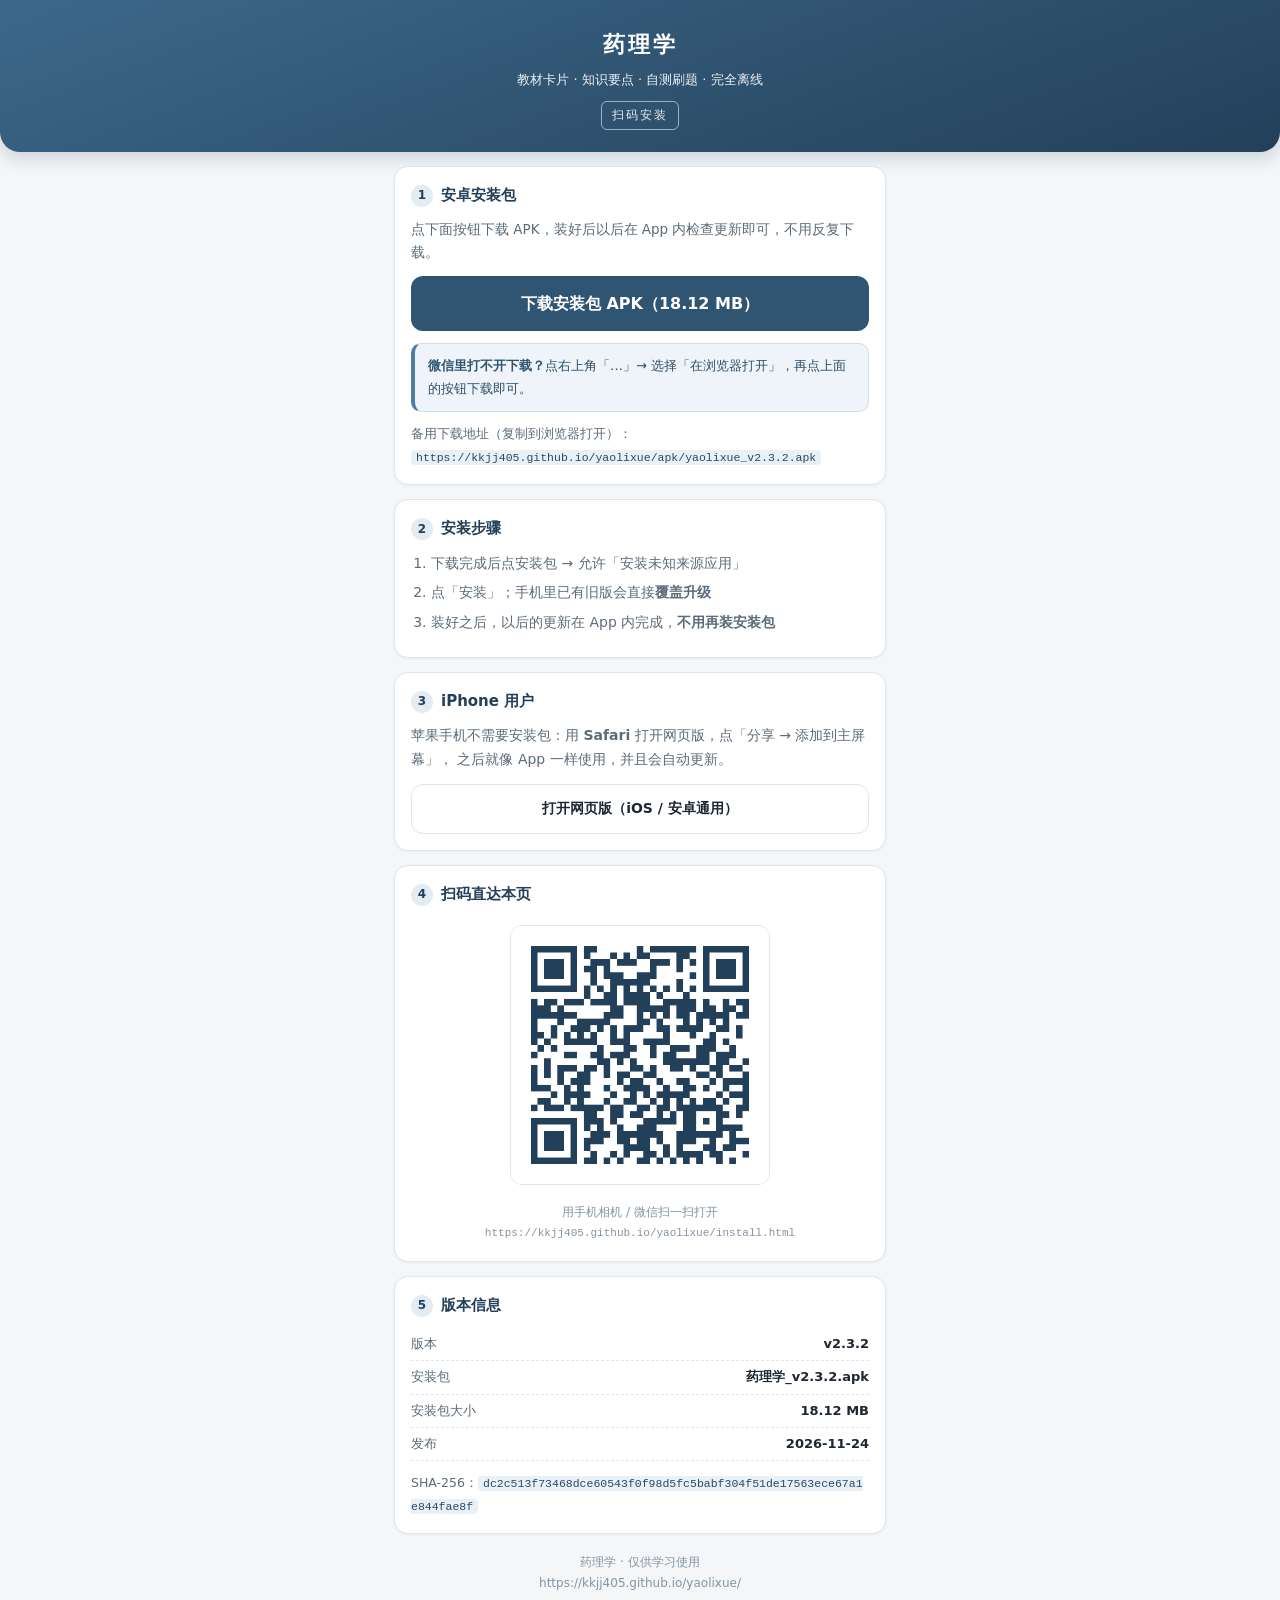
==== install.html @ dafb91a9 "药理学 v1.0.0：教材卡片 922 条 + 知识要点（40 导图/41 表）+ 自测刷题 1892 题" ====
<!DOCTYPE html>
<html lang="zh-CN">
<head>
<meta charset="utf-8">
<meta name="viewport" content="width=device-width,initial-scale=1,viewport-fit=cover">
<meta name="theme-color" content="#2f5573">
<title>药理学 · 扫码安装</title>
<style>
:root{--paper:#f4f6f8;--dai:#2f5573;--dai-d:#23405a;--ink:#1c2733;--ink2:#5b6b7a;--line:#dfe5ec}
*{box-sizing:border-box;-webkit-tap-highlight-color:transparent}
body{margin:0;background:var(--paper);color:var(--ink);
  font:15px/1.7 -apple-system,BlinkMacSystemFont,"PingFang SC","Noto Sans CJK SC","Microsoft YaHei",system-ui,sans-serif;
  -webkit-font-smoothing:antialiased;padding-bottom:34px}
.wrap{max-width:520px;margin:0 auto;padding:0 14px}
header{background:linear-gradient(160deg,#3d688a,#23405a);color:#fff;padding:26px 0 22px;text-align:center;
  border-radius:0 0 20px 20px;box-shadow:0 6px 18px rgba(35,64,90,.20)}
header h1{margin:0 0 6px;font-size:22px;letter-spacing:3px}
header p{margin:0;font-size:13px;opacity:.92}
.card{background:#ffffff;border:1px solid var(--line);border-radius:14px;padding:16px;margin-top:14px;
  box-shadow:0 1px 3px rgba(44,66,84,.05)}
.card h2{margin:0 0 10px;font-size:15px;display:flex;align-items:center;gap:8px;color:var(--dai-d)}
.card h2 i{width:22px;height:22px;border-radius:50%;background:#e3ecf3;color:var(--dai-d);
  font-style:normal;font-size:12px;font-weight:700;display:flex;align-items:center;justify-content:center;flex:0 0 22px}
.btn{display:block;text-align:center;text-decoration:none;border-radius:12px;padding:14px;font-size:16px;font-weight:700;
  background:var(--dai);color:#fff;margin-top:12px}
.btn:active{background:var(--dai-d)}
.btn.ghost{background:#ffffff;color:var(--ink);border:1px solid var(--line);font-weight:600;font-size:14px;padding:12px}
.note{background:#eef4f9;border:1px solid #cfdfec;border-left:4px solid #4d7ea6;border-radius:10px;
  padding:11px 13px;font-size:13px;color:#2f4d67;line-height:1.7;margin-top:12px}
.note b{color:#2f5573}
ol{margin:8px 0 0;padding-left:20px;font-size:14px;color:var(--ink2)}
ol li{margin-bottom:6px}
.qrbox{text-align:center;padding:8px 0 2px}
.qrbox img{width:min(70vw,260px);height:auto;border-radius:12px;border:1px solid var(--line);background:#fff}
.qrbox .tip{font-size:12px;color:#8394a3;margin-top:8px}
.kv{display:flex;justify-content:space-between;font-size:13px;color:var(--ink2);padding:5px 0;border-bottom:1px dashed var(--line)}
.kv:last-child{border-bottom:0}
.kv b{color:var(--ink)}
.meta{font-size:12.5px;color:var(--ink2);margin-top:10px;line-height:1.85;word-break:break-all}
.meta code{background:#e9f0f6;padding:1px 5px;border-radius:4px;font-size:11.5px;color:#284a66}
footer{text-align:center;color:#8394a3;font-size:12px;margin-top:18px;line-height:1.7}
.seal{display:inline-block;margin-top:10px;padding:3px 10px;border:1px solid rgba(255,255,255,.6);border-radius:6px;
  font-size:12px;letter-spacing:2px;opacity:.9}
</style>
</head>
<body>
<header>
  <h1>药理学</h1>
  <p>教材卡片 · 知识要点 · 自测刷题 · 完全离线</p>
  <div class="seal">扫码安装</div>
</header>
<div class="wrap">

  <div class="card">
    <h2><i>1</i>安卓安装包</h2>
    <p style="font-size:13.5px;color:var(--ink2);margin:0 0 6px">
      点下面按钮下载 APK，装好后以后在 App 内检查更新即可，不用反复下载。
    </p>
    <a class="btn" href="apk/yaolixue_v2.3.2.apk" download>下载安装包 APK（18.12 MB）</a>
    <div class="note">
      <b>微信里打不开下载？</b>点右上角「…」→ 选择「在浏览器打开」，再点上面的按钮下载即可。
    </div>
    <div class="meta">备用下载地址（复制到浏览器打开）：<br><code>https://kkjj405.github.io/yaolixue/apk/yaolixue_v2.3.2.apk</code></div>
  </div>

  <div class="card">
    <h2><i>2</i>安装步骤</h2>
    <ol>
      <li>下载完成后点安装包 → 允许「安装未知来源应用」</li>
      <li>点「安装」；手机里已有旧版会直接<b>覆盖升级</b></li>
      <li>装好之后，以后的更新在 App 内完成，<b>不用再装安装包</b></li>
    </ol>
  </div>

  <div class="card">
    <h2><i>3</i>iPhone 用户</h2>
    <p style="font-size:14px;color:var(--ink2);margin:0 0 10px">
      苹果手机不需要安装包：用 <b>Safari</b> 打开网页版，点「分享 → 添加到主屏幕」，
      之后就像 App 一样使用，并且会自动更新。
    </p>
    <a class="btn ghost" href="https://kkjj405.github.io/yaolixue/">打开网页版（iOS / 安卓通用）</a>
  </div>

  <div class="card">
    <h2><i>4</i>扫码直达本页</h2>
    <div class="qrbox">
      <img src="[data-uri]" alt="扫码打开安装页">
      <div class="tip">用手机相机 / 微信扫一扫打开 <br><code style="font-size:11px">https://kkjj405.github.io/yaolixue/install.html</code></div>
    </div>
  </div>

  <div class="card">
    <h2><i>5</i>版本信息</h2>
    <div class="kv"><span>版本</span><b>v2.3.2</b></div>
    <div class="kv"><span>安装包</span><b>药理学_v2.3.2.apk</b></div>
    <div class="kv"><span>安装包大小</span><b>18.12 MB</b></div>
    <div class="kv"><span>发布</span><b>2026-11-24</b></div>
    <div class="meta">SHA-256：<code>dc2c513f73468dce60543f0f98d5fc5babf304f51de17563ece67a1e844fae8f</code></div>
  </div>

  <footer>
    药理学 · 仅供学习使用<br>
    https://kkjj405.github.io/yaolixue/
  </footer>
</div>
</body>
</html>
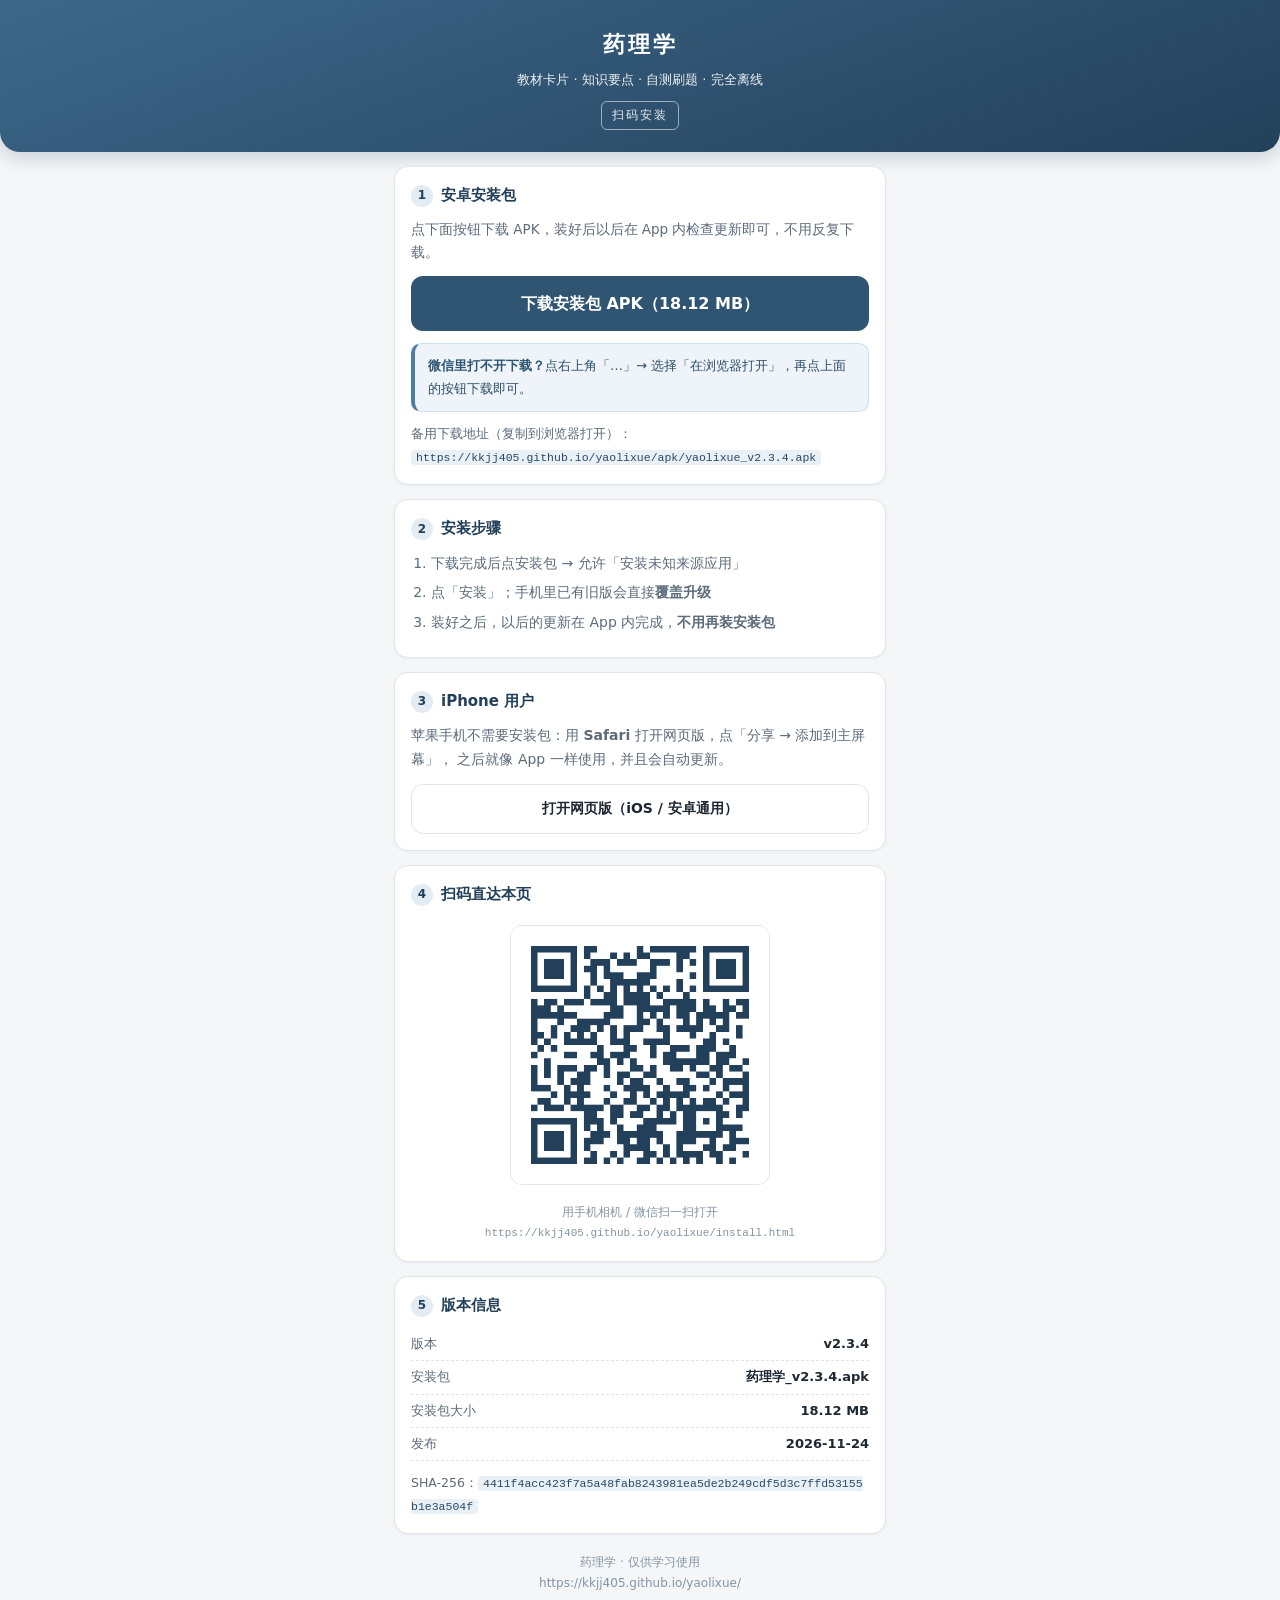
==== commit 8fc1e44d: "药理学 v1.0.0：教材卡片 922 条 + 知识要点（40 导图/41 表）+ 自测刷题 1892 题" ====
--- a/install.html
+++ b/install.html
@@ -56,11 +56,11 @@
     <p style="font-size:13.5px;color:var(--ink2);margin:0 0 6px">
       点下面按钮下载 APK，装好后以后在 App 内检查更新即可，不用反复下载。
     </p>
-    <a class="btn" href="apk/yaolixue_v2.3.2.apk" download>下载安装包 APK（18.12 MB）</a>
+    <a class="btn" href="apk/yaolixue_v2.3.4.apk" download>下载安装包 APK（18.12 MB）</a>
     <div class="note">
       <b>微信里打不开下载？</b>点右上角「…」→ 选择「在浏览器打开」，再点上面的按钮下载即可。
     </div>
-    <div class="meta">备用下载地址（复制到浏览器打开）：<br><code>https://kkjj405.github.io/yaolixue/apk/yaolixue_v2.3.2.apk</code></div>
+    <div class="meta">备用下载地址（复制到浏览器打开）：<br><code>https://kkjj405.github.io/yaolixue/apk/yaolixue_v2.3.4.apk</code></div>
   </div>
 
   <div class="card">
@@ -91,11 +91,11 @@
 
   <div class="card">
     <h2><i>5</i>版本信息</h2>
-    <div class="kv"><span>版本</span><b>v2.3.2</b></div>
-    <div class="kv"><span>安装包</span><b>药理学_v2.3.2.apk</b></div>
+    <div class="kv"><span>版本</span><b>v2.3.4</b></div>
+    <div class="kv"><span>安装包</span><b>药理学_v2.3.4.apk</b></div>
     <div class="kv"><span>安装包大小</span><b>18.12 MB</b></div>
     <div class="kv"><span>发布</span><b>2026-11-24</b></div>
-    <div class="meta">SHA-256：<code>dc2c513f73468dce60543f0f98d5fc5babf304f51de17563ece67a1e844fae8f</code></div>
+    <div class="meta">SHA-256：<code>4411f4acc423f7a5a48fab8243981ea5de2b249cdf5d3c7ffd53155b1e3a504f</code></div>
   </div>
 
   <footer>
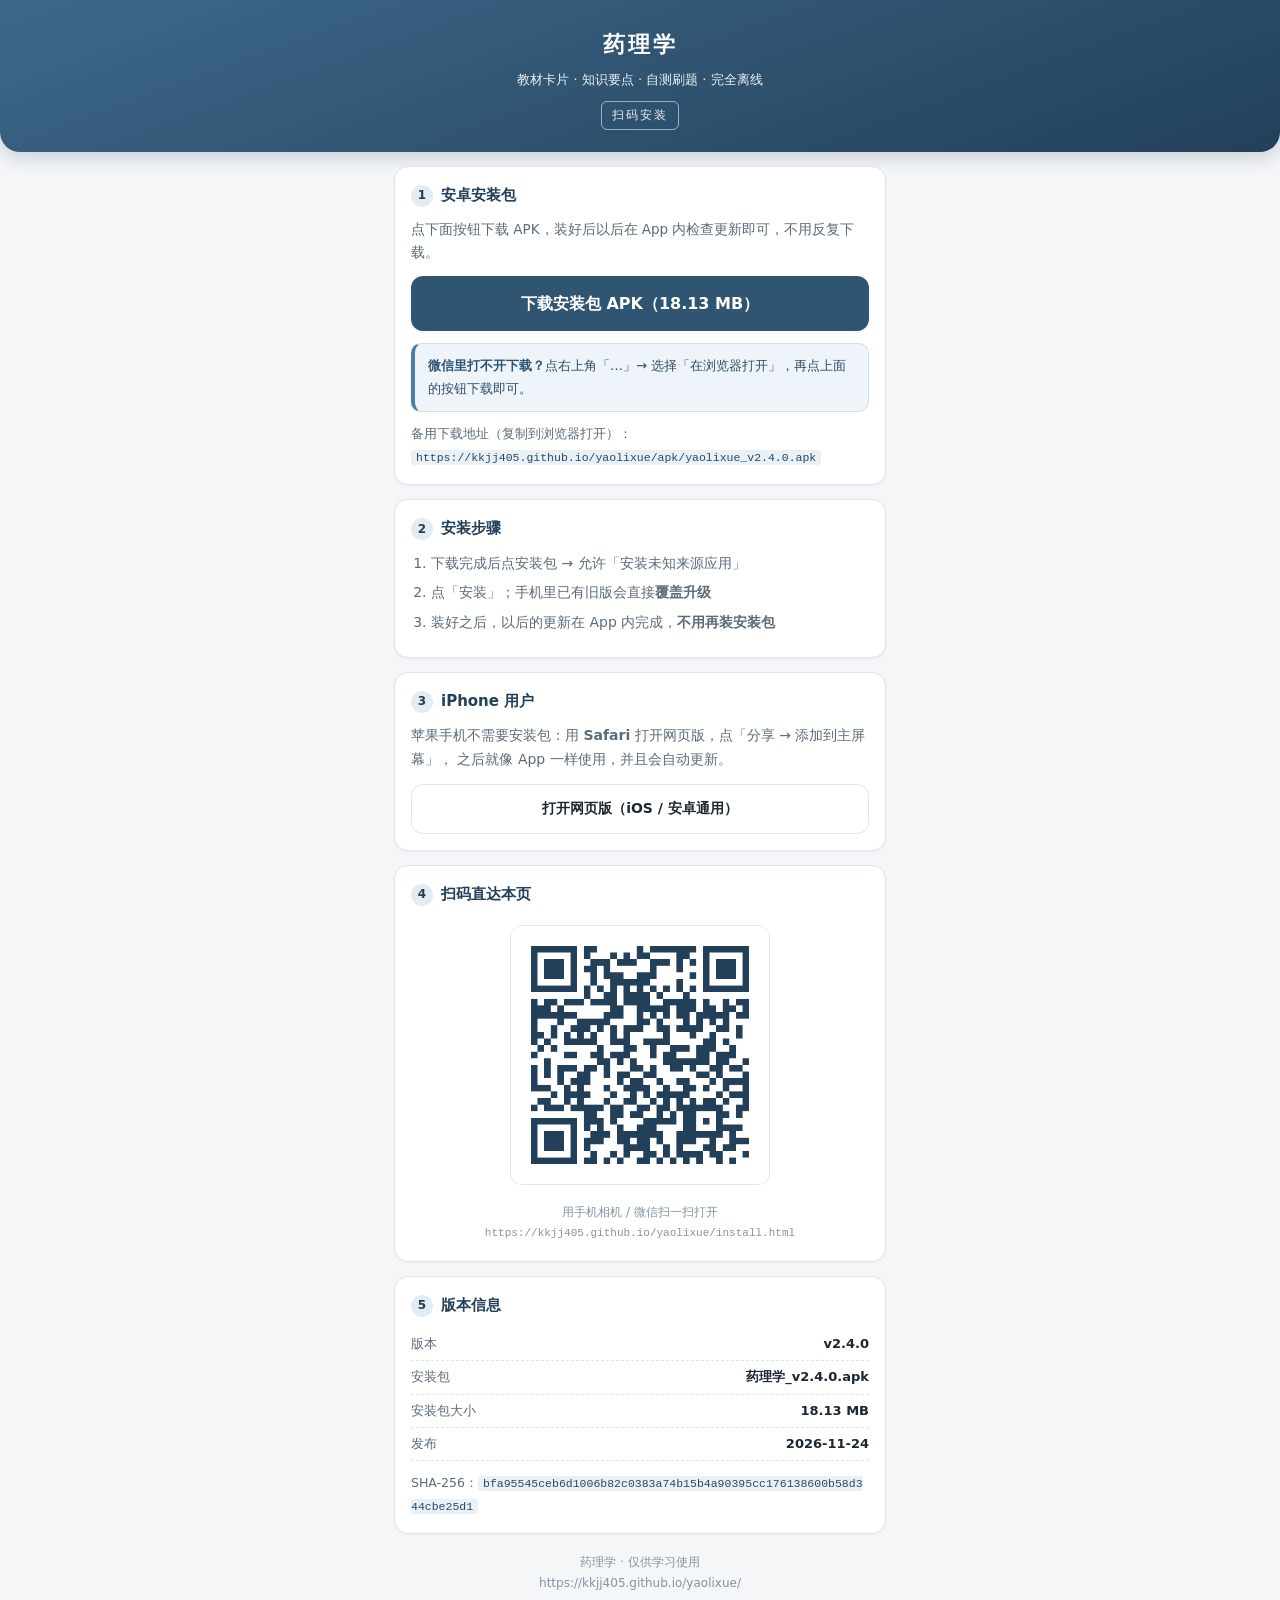
==== commit dda3f809: "药理学 v1.0.0：教材卡片 922 条 + 知识要点（40 导图/41 表）+ 自测刷题 1892 题" ====
--- a/install.html
+++ b/install.html
@@ -56,11 +56,11 @@
     <p style="font-size:13.5px;color:var(--ink2);margin:0 0 6px">
       点下面按钮下载 APK，装好后以后在 App 内检查更新即可，不用反复下载。
     </p>
-    <a class="btn" href="apk/yaolixue_v2.3.4.apk" download>下载安装包 APK（18.12 MB）</a>
+    <a class="btn" href="apk/yaolixue_v2.4.0.apk" download>下载安装包 APK（18.13 MB）</a>
     <div class="note">
       <b>微信里打不开下载？</b>点右上角「…」→ 选择「在浏览器打开」，再点上面的按钮下载即可。
     </div>
-    <div class="meta">备用下载地址（复制到浏览器打开）：<br><code>https://kkjj405.github.io/yaolixue/apk/yaolixue_v2.3.4.apk</code></div>
+    <div class="meta">备用下载地址（复制到浏览器打开）：<br><code>https://kkjj405.github.io/yaolixue/apk/yaolixue_v2.4.0.apk</code></div>
   </div>
 
   <div class="card">
@@ -91,11 +91,11 @@
 
   <div class="card">
     <h2><i>5</i>版本信息</h2>
-    <div class="kv"><span>版本</span><b>v2.3.4</b></div>
-    <div class="kv"><span>安装包</span><b>药理学_v2.3.4.apk</b></div>
-    <div class="kv"><span>安装包大小</span><b>18.12 MB</b></div>
+    <div class="kv"><span>版本</span><b>v2.4.0</b></div>
+    <div class="kv"><span>安装包</span><b>药理学_v2.4.0.apk</b></div>
+    <div class="kv"><span>安装包大小</span><b>18.13 MB</b></div>
     <div class="kv"><span>发布</span><b>2026-11-24</b></div>
-    <div class="meta">SHA-256：<code>4411f4acc423f7a5a48fab8243981ea5de2b249cdf5d3c7ffd53155b1e3a504f</code></div>
+    <div class="meta">SHA-256：<code>bfa95545ceb6d1006b82c0383a74b15b4a90395cc176138600b58d344cbe25d1</code></div>
   </div>
 
   <footer>
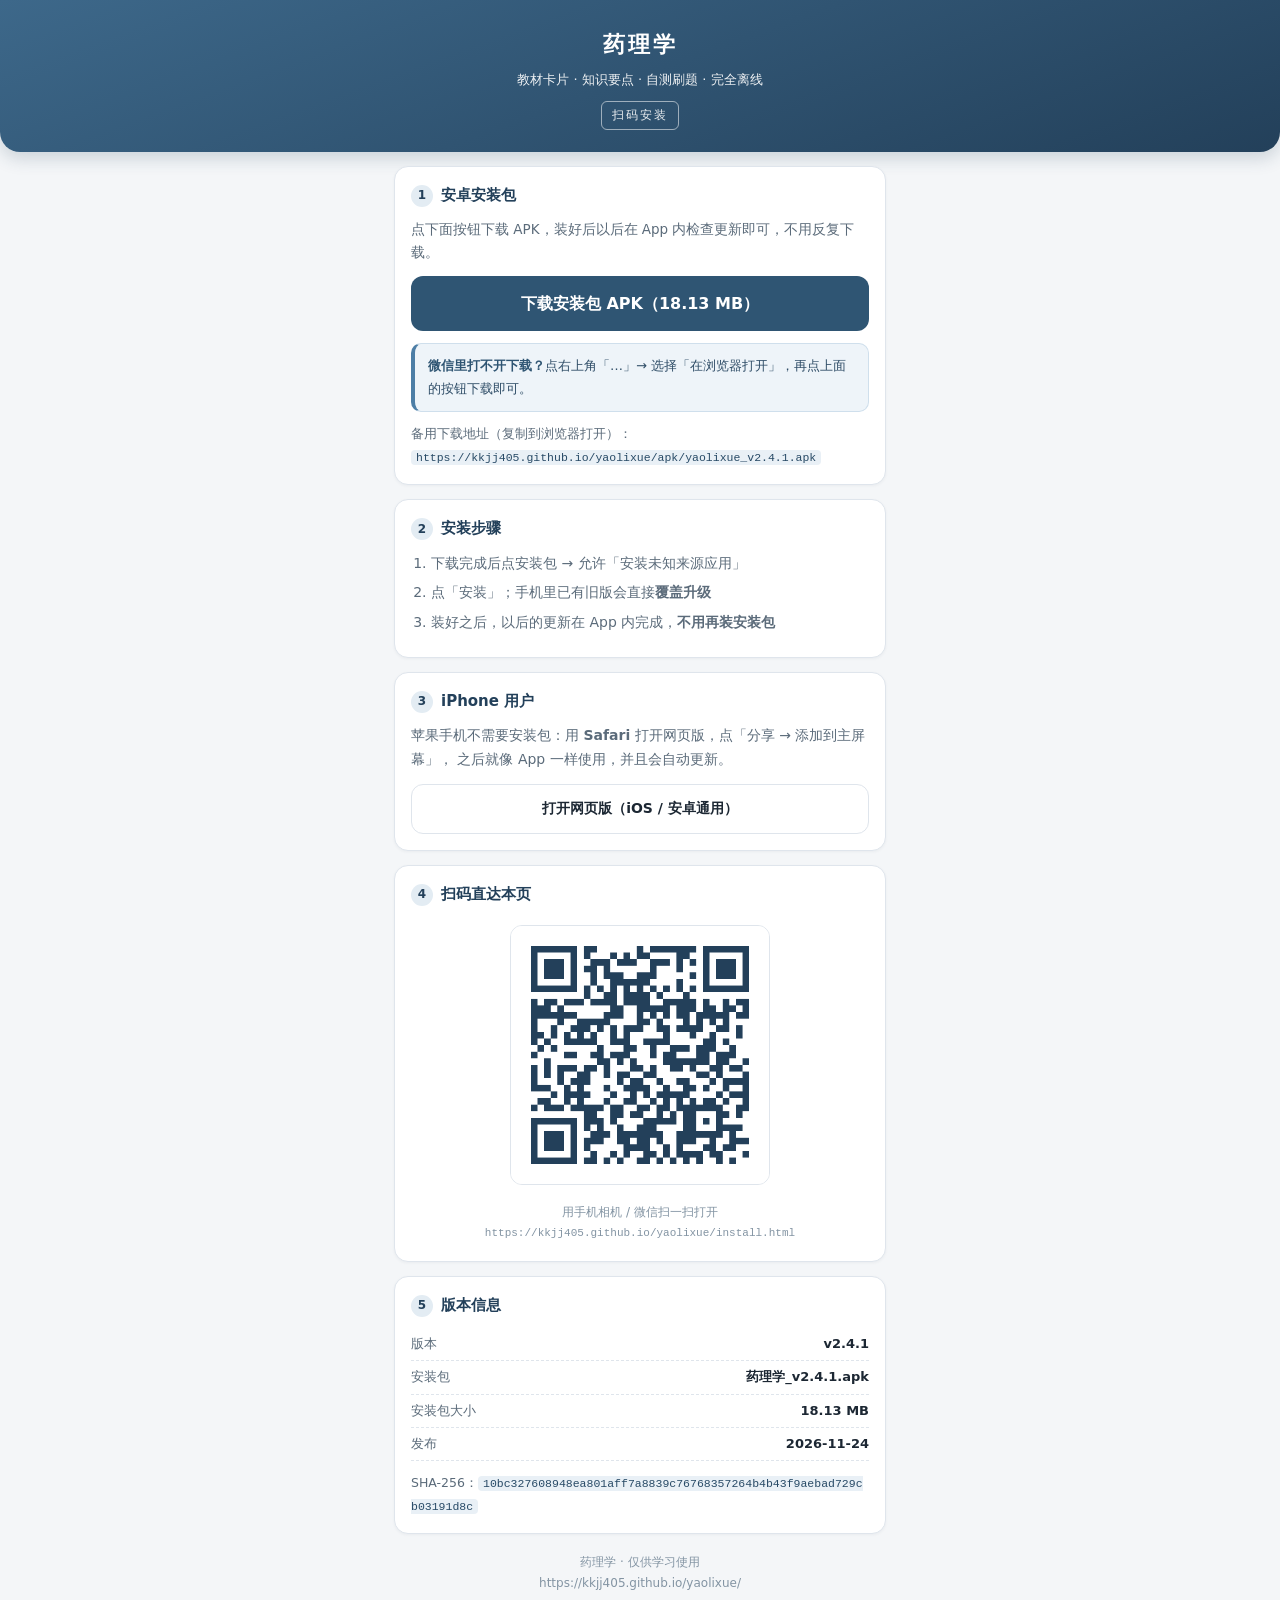
==== commit eae2b910: "药理学 v1.0.0：教材卡片 922 条 + 知识要点（40 导图/41 表）+ 自测刷题 1892 题" ====
--- a/install.html
+++ b/install.html
@@ -56,11 +56,11 @@
     <p style="font-size:13.5px;color:var(--ink2);margin:0 0 6px">
       点下面按钮下载 APK，装好后以后在 App 内检查更新即可，不用反复下载。
     </p>
-    <a class="btn" href="apk/yaolixue_v2.4.0.apk" download>下载安装包 APK（18.13 MB）</a>
+    <a class="btn" href="apk/yaolixue_v2.4.1.apk" download>下载安装包 APK（18.13 MB）</a>
     <div class="note">
       <b>微信里打不开下载？</b>点右上角「…」→ 选择「在浏览器打开」，再点上面的按钮下载即可。
     </div>
-    <div class="meta">备用下载地址（复制到浏览器打开）：<br><code>https://kkjj405.github.io/yaolixue/apk/yaolixue_v2.4.0.apk</code></div>
+    <div class="meta">备用下载地址（复制到浏览器打开）：<br><code>https://kkjj405.github.io/yaolixue/apk/yaolixue_v2.4.1.apk</code></div>
   </div>
 
   <div class="card">
@@ -91,11 +91,11 @@
 
   <div class="card">
     <h2><i>5</i>版本信息</h2>
-    <div class="kv"><span>版本</span><b>v2.4.0</b></div>
-    <div class="kv"><span>安装包</span><b>药理学_v2.4.0.apk</b></div>
+    <div class="kv"><span>版本</span><b>v2.4.1</b></div>
+    <div class="kv"><span>安装包</span><b>药理学_v2.4.1.apk</b></div>
     <div class="kv"><span>安装包大小</span><b>18.13 MB</b></div>
     <div class="kv"><span>发布</span><b>2026-11-24</b></div>
-    <div class="meta">SHA-256：<code>bfa95545ceb6d1006b82c0383a74b15b4a90395cc176138600b58d344cbe25d1</code></div>
+    <div class="meta">SHA-256：<code>10bc327608948ea801aff7a8839c76768357264b4b43f9aebad729cb03191d8c</code></div>
   </div>
 
   <footer>
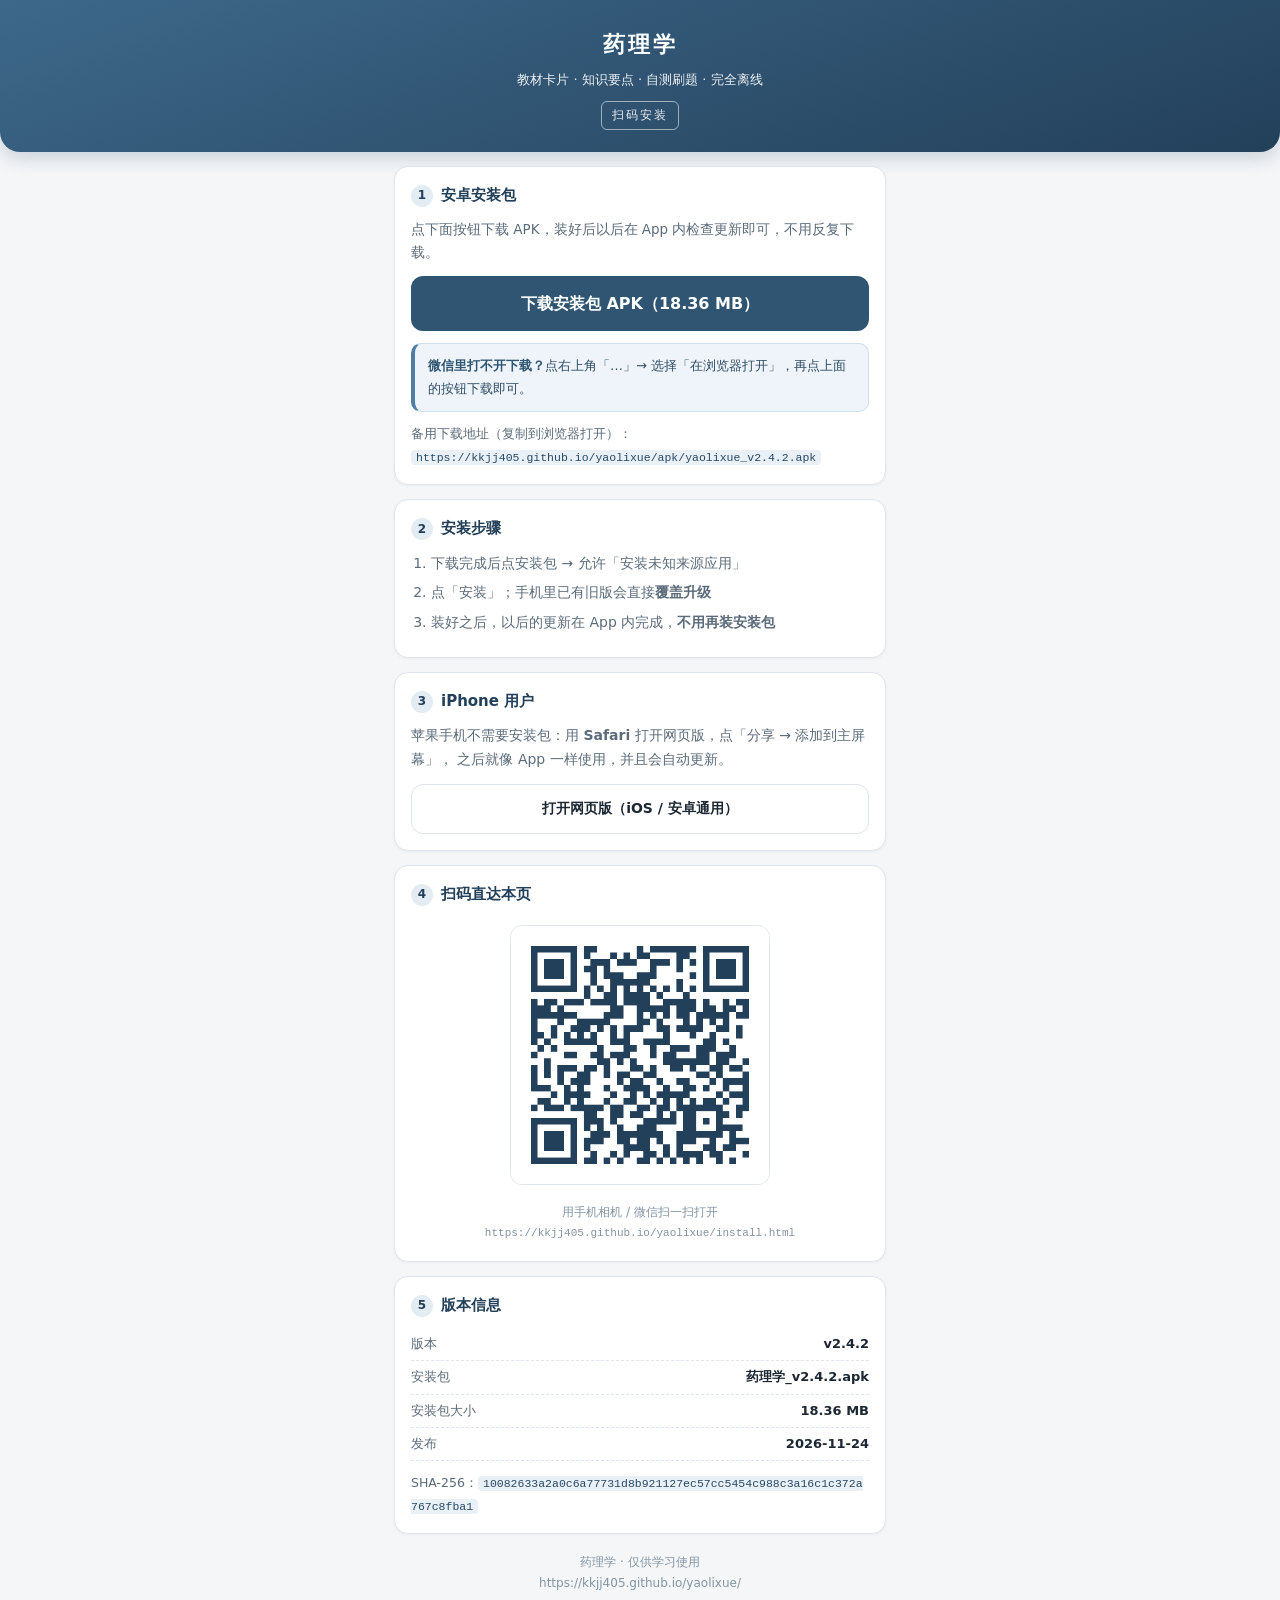
==== commit e20ba5b5: "药理学 v1.0.0：教材卡片 922 条 + 知识要点（40 导图/41 表）+ 自测刷题 1892 题" ====
--- a/install.html
+++ b/install.html
@@ -56,11 +56,11 @@
     <p style="font-size:13.5px;color:var(--ink2);margin:0 0 6px">
       点下面按钮下载 APK，装好后以后在 App 内检查更新即可，不用反复下载。
     </p>
-    <a class="btn" href="apk/yaolixue_v2.4.1.apk" download>下载安装包 APK（18.13 MB）</a>
+    <a class="btn" href="apk/yaolixue_v2.4.2.apk" download>下载安装包 APK（18.36 MB）</a>
     <div class="note">
       <b>微信里打不开下载？</b>点右上角「…」→ 选择「在浏览器打开」，再点上面的按钮下载即可。
     </div>
-    <div class="meta">备用下载地址（复制到浏览器打开）：<br><code>https://kkjj405.github.io/yaolixue/apk/yaolixue_v2.4.1.apk</code></div>
+    <div class="meta">备用下载地址（复制到浏览器打开）：<br><code>https://kkjj405.github.io/yaolixue/apk/yaolixue_v2.4.2.apk</code></div>
   </div>
 
   <div class="card">
@@ -91,11 +91,11 @@
 
   <div class="card">
     <h2><i>5</i>版本信息</h2>
-    <div class="kv"><span>版本</span><b>v2.4.1</b></div>
-    <div class="kv"><span>安装包</span><b>药理学_v2.4.1.apk</b></div>
-    <div class="kv"><span>安装包大小</span><b>18.13 MB</b></div>
+    <div class="kv"><span>版本</span><b>v2.4.2</b></div>
+    <div class="kv"><span>安装包</span><b>药理学_v2.4.2.apk</b></div>
+    <div class="kv"><span>安装包大小</span><b>18.36 MB</b></div>
     <div class="kv"><span>发布</span><b>2026-11-24</b></div>
-    <div class="meta">SHA-256：<code>10bc327608948ea801aff7a8839c76768357264b4b43f9aebad729cb03191d8c</code></div>
+    <div class="meta">SHA-256：<code>10082633a2a0c6a77731d8b921127ec57cc5454c988c3a16c1c372a767c8fba1</code></div>
   </div>
 
   <footer>
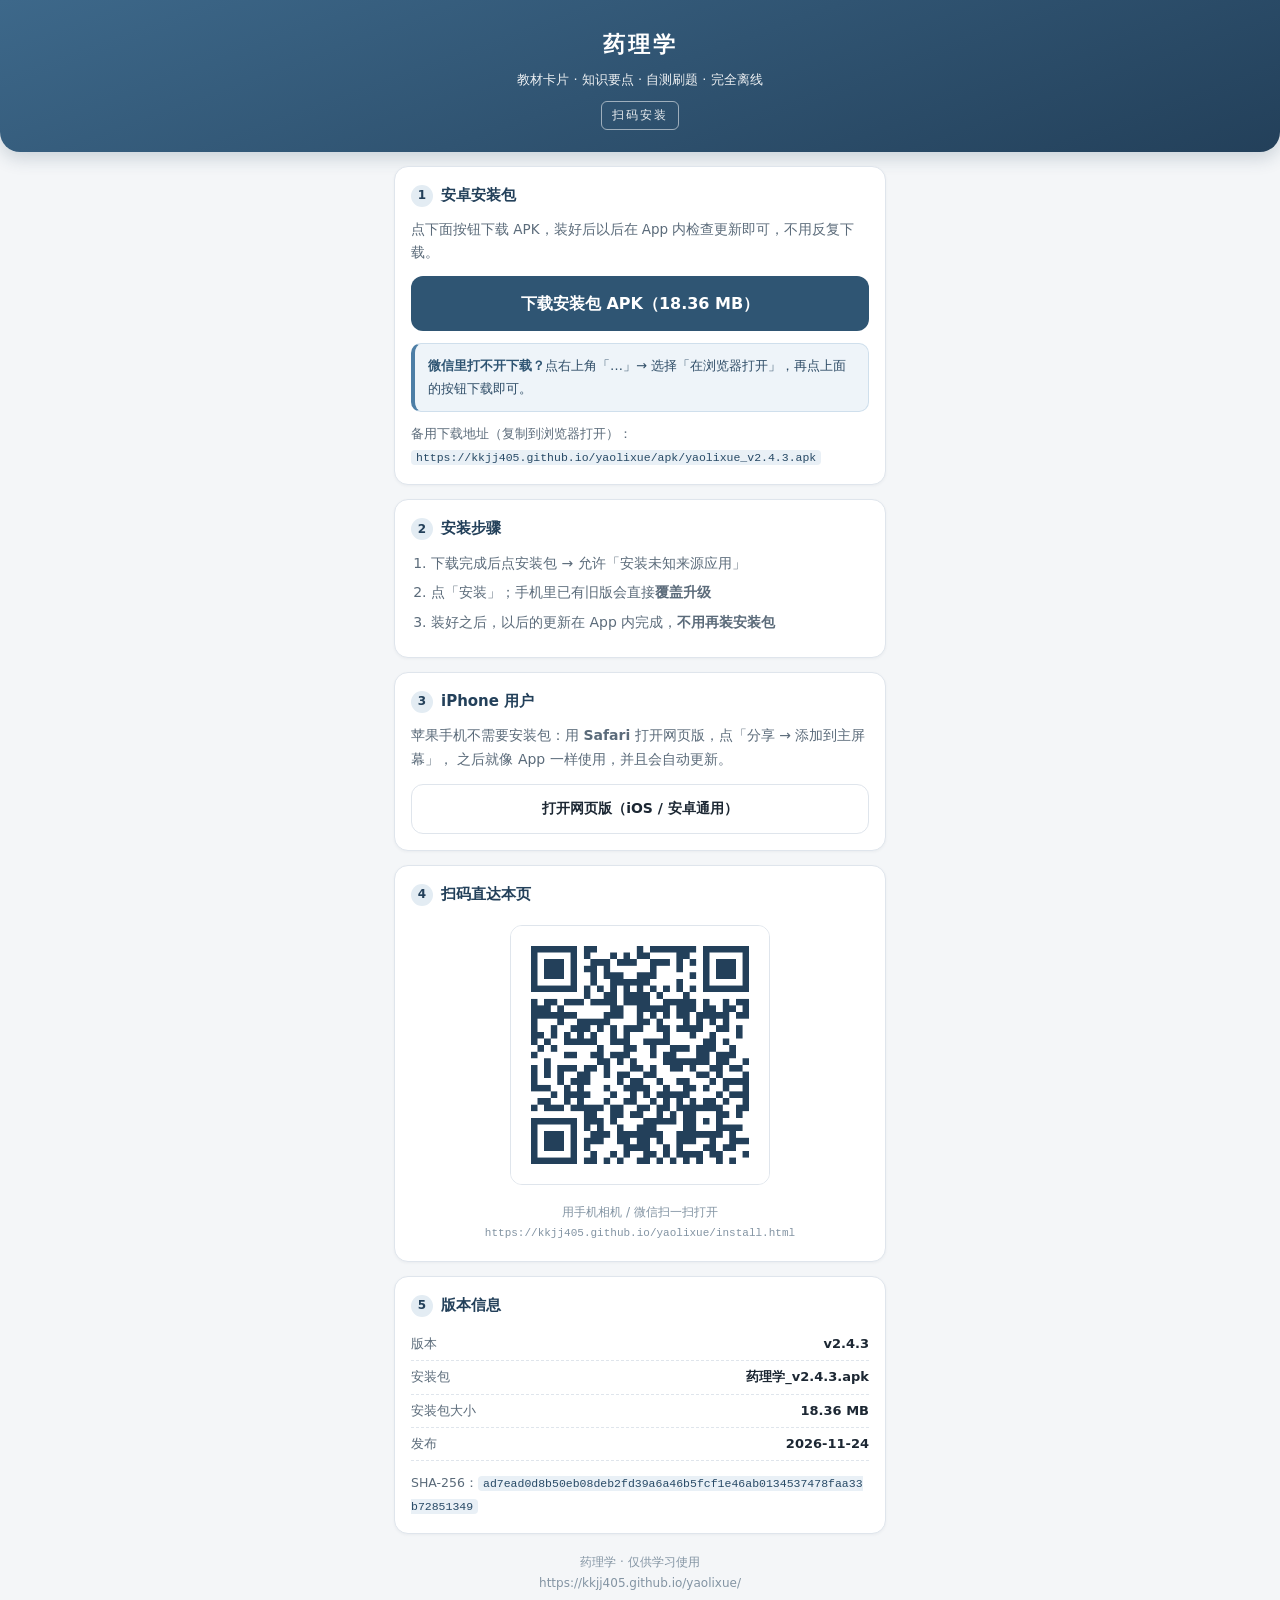
==== commit 7641bcdb: "药理学 v1.0.0：教材卡片 922 条 + 知识要点（40 导图/41 表）+ 自测刷题 1892 题" ====
--- a/install.html
+++ b/install.html
@@ -56,11 +56,11 @@
     <p style="font-size:13.5px;color:var(--ink2);margin:0 0 6px">
       点下面按钮下载 APK，装好后以后在 App 内检查更新即可，不用反复下载。
     </p>
-    <a class="btn" href="apk/yaolixue_v2.4.2.apk" download>下载安装包 APK（18.36 MB）</a>
+    <a class="btn" href="apk/yaolixue_v2.4.3.apk" download>下载安装包 APK（18.36 MB）</a>
     <div class="note">
       <b>微信里打不开下载？</b>点右上角「…」→ 选择「在浏览器打开」，再点上面的按钮下载即可。
     </div>
-    <div class="meta">备用下载地址（复制到浏览器打开）：<br><code>https://kkjj405.github.io/yaolixue/apk/yaolixue_v2.4.2.apk</code></div>
+    <div class="meta">备用下载地址（复制到浏览器打开）：<br><code>https://kkjj405.github.io/yaolixue/apk/yaolixue_v2.4.3.apk</code></div>
   </div>
 
   <div class="card">
@@ -91,11 +91,11 @@
 
   <div class="card">
     <h2><i>5</i>版本信息</h2>
-    <div class="kv"><span>版本</span><b>v2.4.2</b></div>
-    <div class="kv"><span>安装包</span><b>药理学_v2.4.2.apk</b></div>
+    <div class="kv"><span>版本</span><b>v2.4.3</b></div>
+    <div class="kv"><span>安装包</span><b>药理学_v2.4.3.apk</b></div>
     <div class="kv"><span>安装包大小</span><b>18.36 MB</b></div>
     <div class="kv"><span>发布</span><b>2026-11-24</b></div>
-    <div class="meta">SHA-256：<code>10082633a2a0c6a77731d8b921127ec57cc5454c988c3a16c1c372a767c8fba1</code></div>
+    <div class="meta">SHA-256：<code>ad7ead0d8b50eb08deb2fd39a6a46b5fcf1e46ab0134537478faa33b72851349</code></div>
   </div>
 
   <footer>
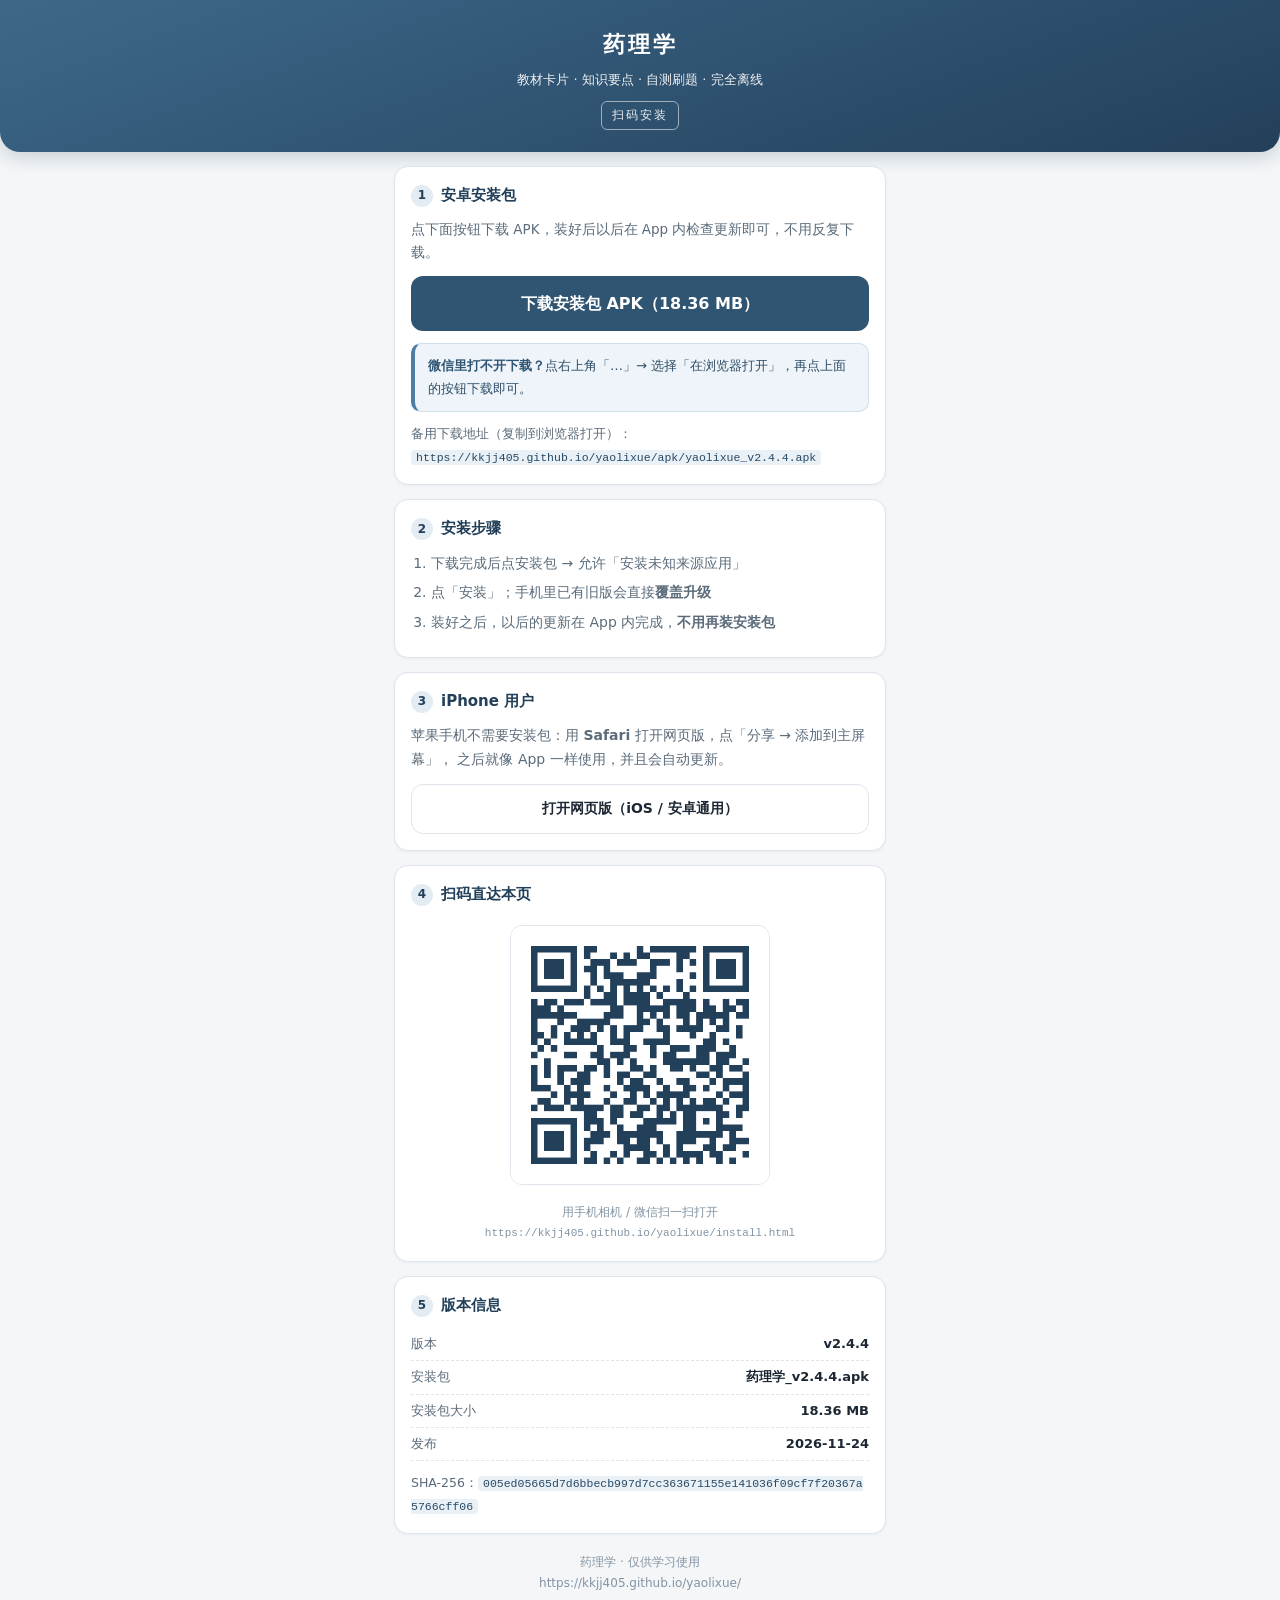
==== commit 218578b6: "药理学 v1.0.0：教材卡片 922 条 + 知识要点（40 导图/41 表）+ 自测刷题 1892 题" ====
--- a/install.html
+++ b/install.html
@@ -56,11 +56,11 @@
     <p style="font-size:13.5px;color:var(--ink2);margin:0 0 6px">
       点下面按钮下载 APK，装好后以后在 App 内检查更新即可，不用反复下载。
     </p>
-    <a class="btn" href="apk/yaolixue_v2.4.3.apk" download>下载安装包 APK（18.36 MB）</a>
+    <a class="btn" href="apk/yaolixue_v2.4.4.apk" download>下载安装包 APK（18.36 MB）</a>
     <div class="note">
       <b>微信里打不开下载？</b>点右上角「…」→ 选择「在浏览器打开」，再点上面的按钮下载即可。
     </div>
-    <div class="meta">备用下载地址（复制到浏览器打开）：<br><code>https://kkjj405.github.io/yaolixue/apk/yaolixue_v2.4.3.apk</code></div>
+    <div class="meta">备用下载地址（复制到浏览器打开）：<br><code>https://kkjj405.github.io/yaolixue/apk/yaolixue_v2.4.4.apk</code></div>
   </div>
 
   <div class="card">
@@ -91,11 +91,11 @@
 
   <div class="card">
     <h2><i>5</i>版本信息</h2>
-    <div class="kv"><span>版本</span><b>v2.4.3</b></div>
-    <div class="kv"><span>安装包</span><b>药理学_v2.4.3.apk</b></div>
+    <div class="kv"><span>版本</span><b>v2.4.4</b></div>
+    <div class="kv"><span>安装包</span><b>药理学_v2.4.4.apk</b></div>
     <div class="kv"><span>安装包大小</span><b>18.36 MB</b></div>
     <div class="kv"><span>发布</span><b>2026-11-24</b></div>
-    <div class="meta">SHA-256：<code>ad7ead0d8b50eb08deb2fd39a6a46b5fcf1e46ab0134537478faa33b72851349</code></div>
+    <div class="meta">SHA-256：<code>005ed05665d7d6bbecb997d7cc363671155e141036f09cf7f20367a5766cff06</code></div>
   </div>
 
   <footer>
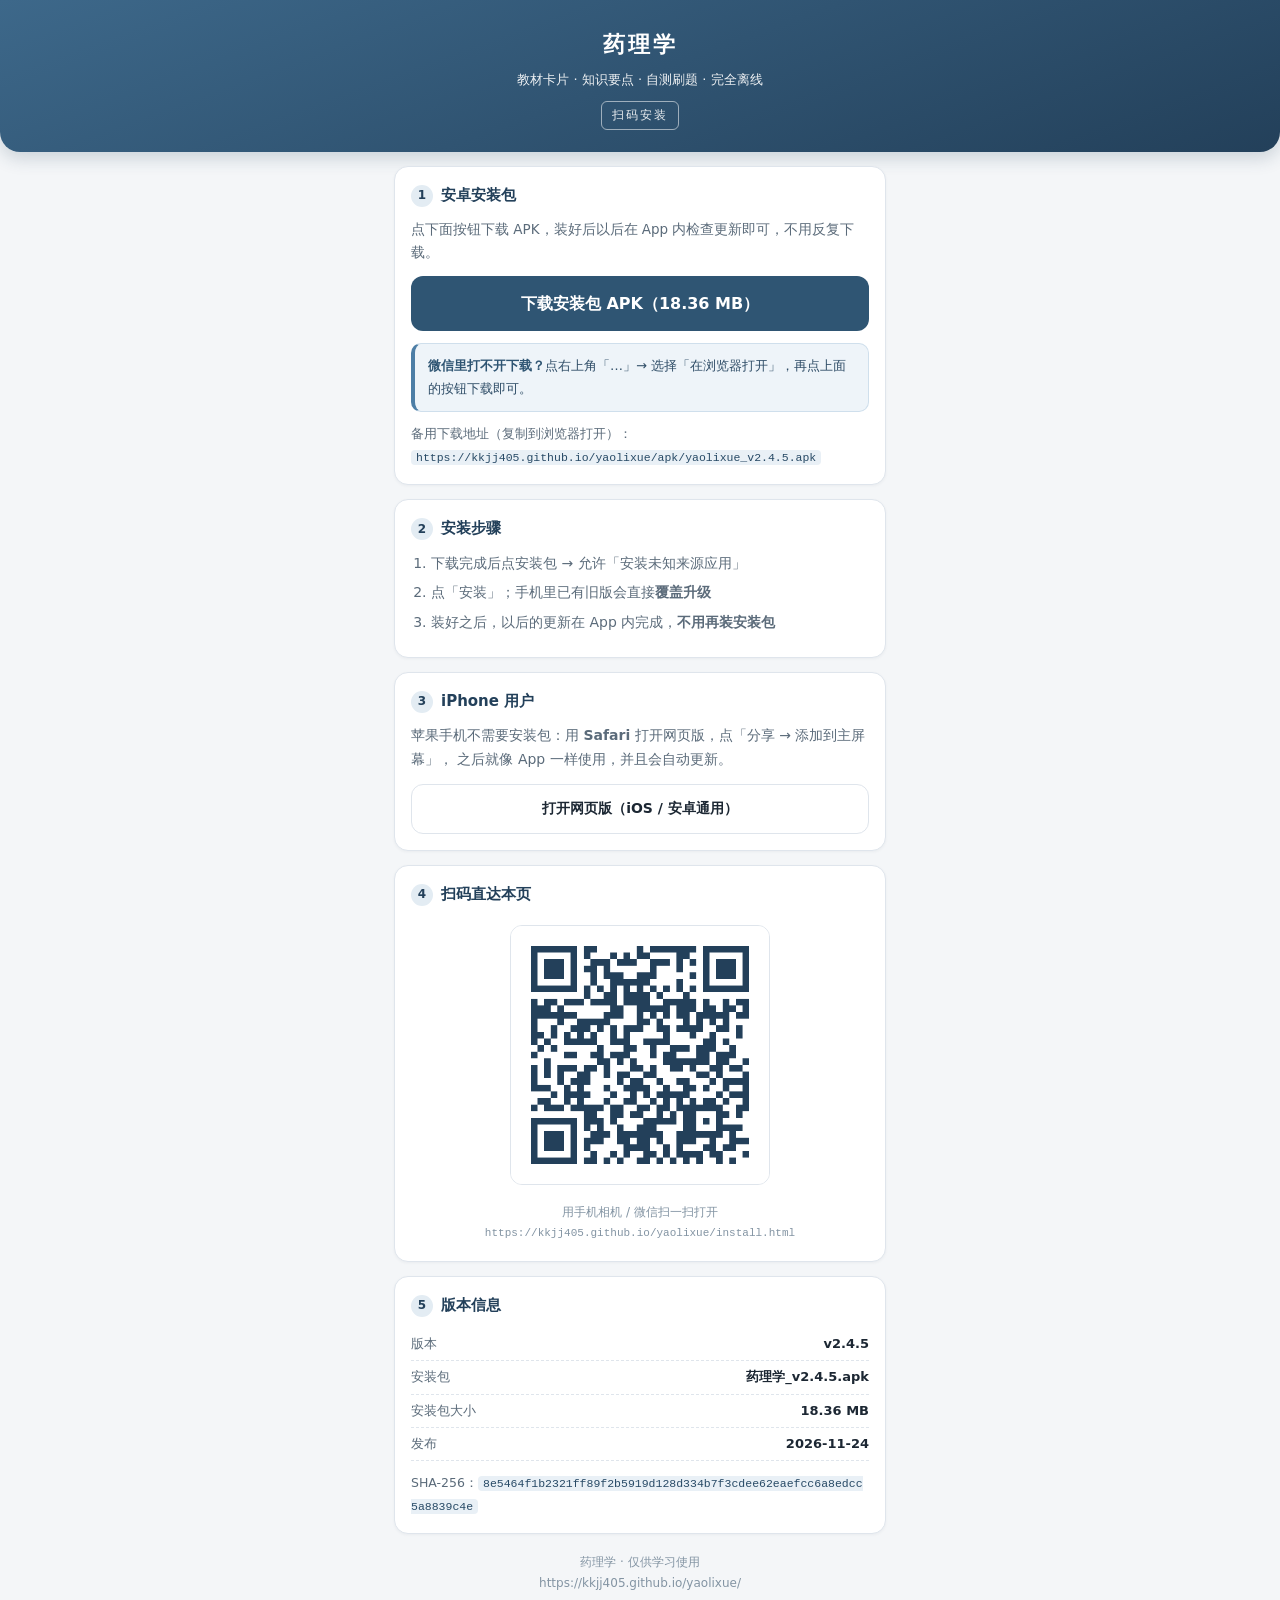
==== commit 505c1826: "药理学 v1.0.0：教材卡片 922 条 + 知识要点（40 导图/41 表）+ 自测刷题 1892 题" ====
--- a/install.html
+++ b/install.html
@@ -56,11 +56,11 @@
     <p style="font-size:13.5px;color:var(--ink2);margin:0 0 6px">
       点下面按钮下载 APK，装好后以后在 App 内检查更新即可，不用反复下载。
     </p>
-    <a class="btn" href="apk/yaolixue_v2.4.4.apk" download>下载安装包 APK（18.36 MB）</a>
+    <a class="btn" href="apk/yaolixue_v2.4.5.apk" download>下载安装包 APK（18.36 MB）</a>
     <div class="note">
       <b>微信里打不开下载？</b>点右上角「…」→ 选择「在浏览器打开」，再点上面的按钮下载即可。
     </div>
-    <div class="meta">备用下载地址（复制到浏览器打开）：<br><code>https://kkjj405.github.io/yaolixue/apk/yaolixue_v2.4.4.apk</code></div>
+    <div class="meta">备用下载地址（复制到浏览器打开）：<br><code>https://kkjj405.github.io/yaolixue/apk/yaolixue_v2.4.5.apk</code></div>
   </div>
 
   <div class="card">
@@ -91,11 +91,11 @@
 
   <div class="card">
     <h2><i>5</i>版本信息</h2>
-    <div class="kv"><span>版本</span><b>v2.4.4</b></div>
-    <div class="kv"><span>安装包</span><b>药理学_v2.4.4.apk</b></div>
+    <div class="kv"><span>版本</span><b>v2.4.5</b></div>
+    <div class="kv"><span>安装包</span><b>药理学_v2.4.5.apk</b></div>
     <div class="kv"><span>安装包大小</span><b>18.36 MB</b></div>
     <div class="kv"><span>发布</span><b>2026-11-24</b></div>
-    <div class="meta">SHA-256：<code>005ed05665d7d6bbecb997d7cc363671155e141036f09cf7f20367a5766cff06</code></div>
+    <div class="meta">SHA-256：<code>8e5464f1b2321ff89f2b5919d128d334b7f3cdee62eaefcc6a8edcc5a8839c4e</code></div>
   </div>
 
   <footer>
